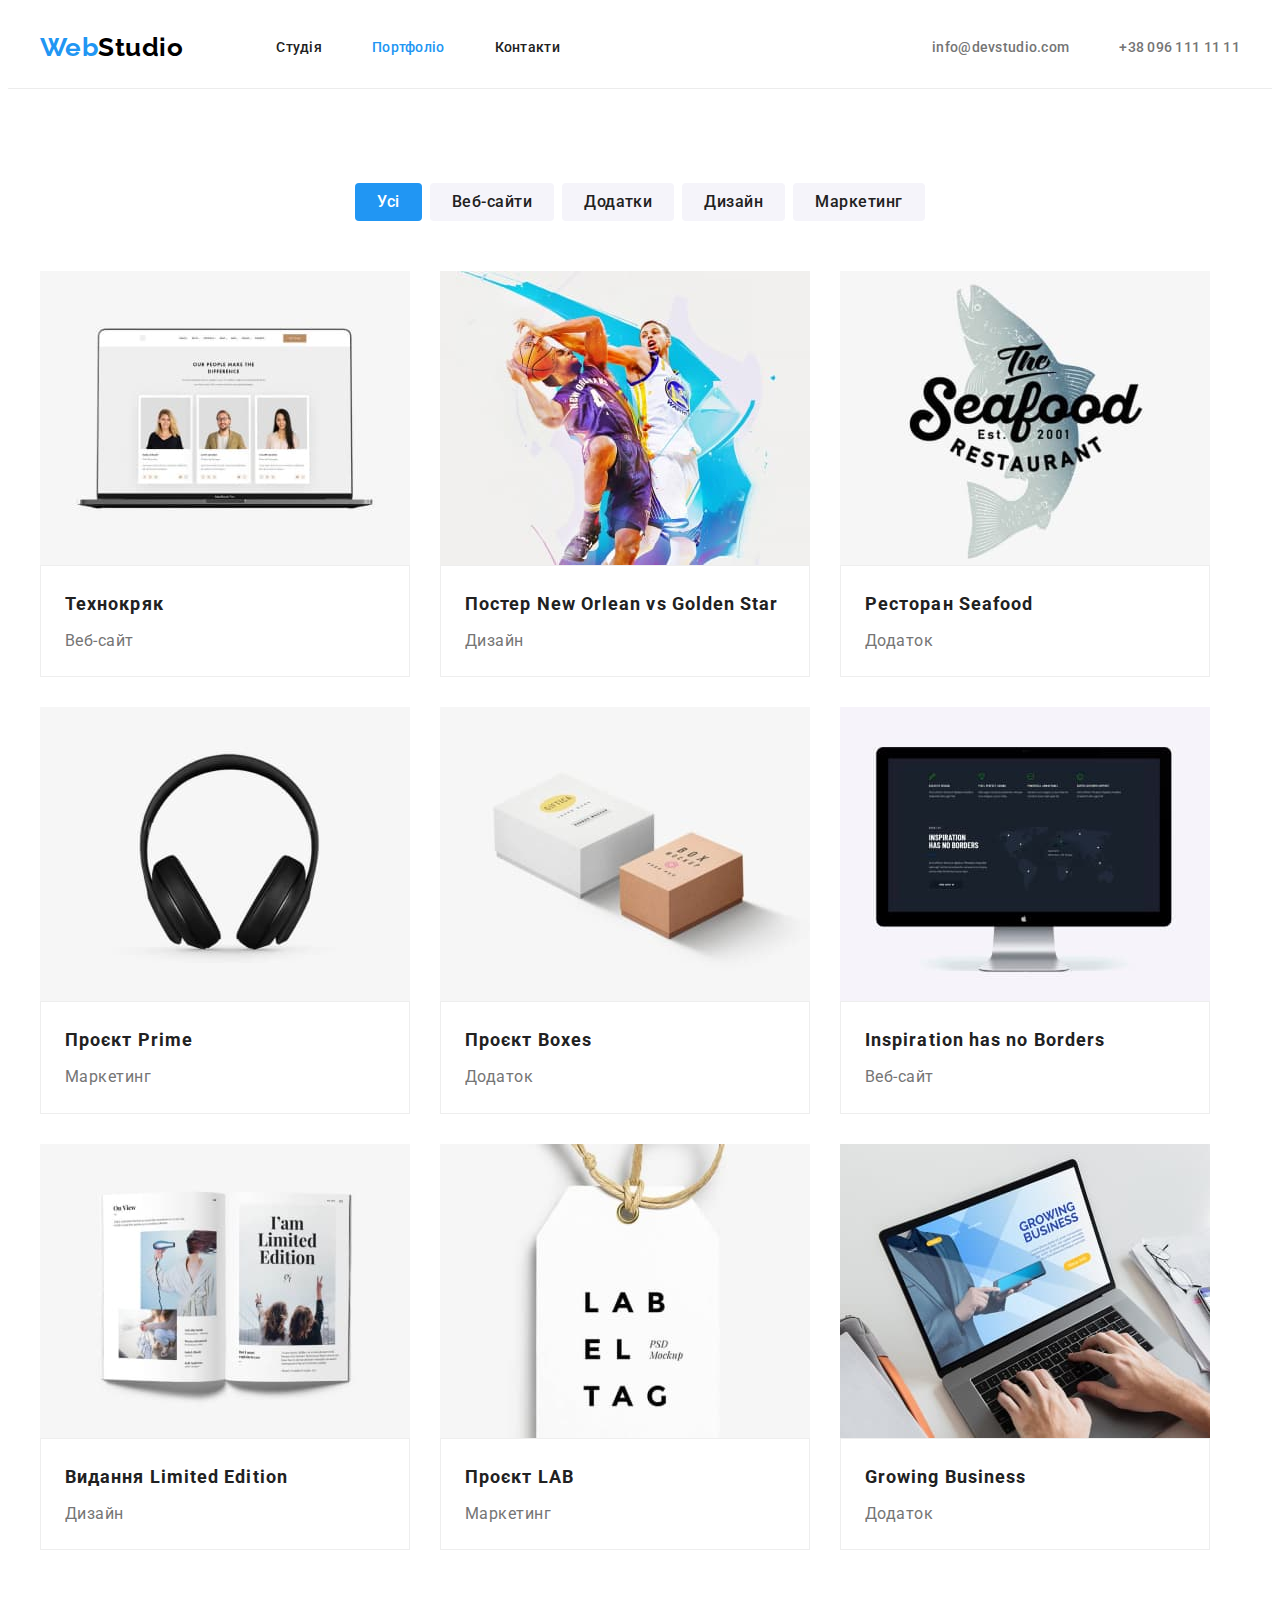
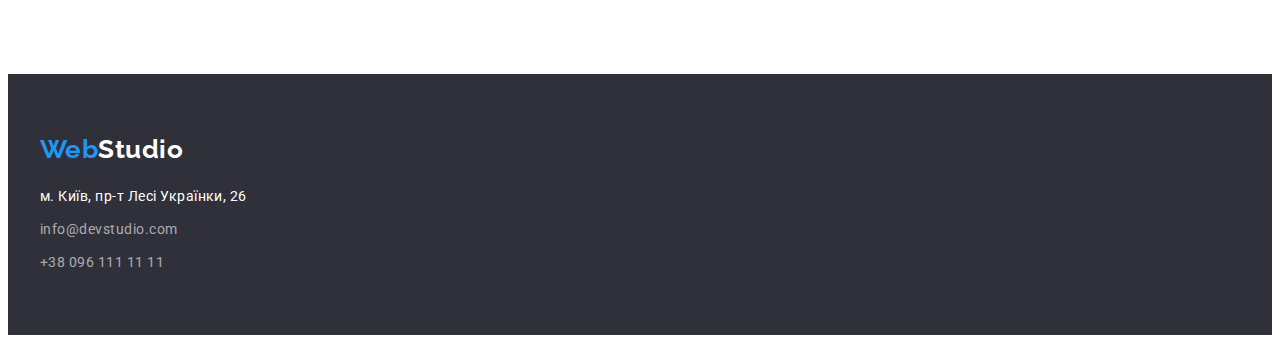
==== portfolio.html @ c12abd02 "Initial commit" ====
<!DOCTYPE html>
<html lang="uk">
  <head>
    <meta charset="UTF-8" />
    <meta http-equiv="X-UA-Compatible" content="IE=edge" />
    <meta name="viewport" content="width=device-width, initial-scale=1.0" />
    <title>WebStudio</title>
    <link
      href="https://fonts.googleapis.com/css2?family=Raleway:wght@700&family=Roboto:wght@400;500;700;900&display=swap"
      rel="stylesheet"
    />
    <link
      rel="stylesheet"
      href="https://cdnjs.cloudflare.com/ajax/libs/modern-normalize/1.1.0/modern-normalize.min.css"
      integrity="sha512-wpPYUAdjBVSE4KJnH1VR1HeZfpl1ub8YT/NKx4PuQ5NmX2tKuGu6U/JRp5y+Y8XG2tV+wKQpNHVUX03MfMFn9Q=="
      crossorigin="anonymous"
      referrerpolicy="no-referrer"
    />
    <link rel="stylesheet" href="css/styles.css" />
  </head>
  <body>
    <header class="header">
      <div class="container main-nav">
        <nav class="main-nav-logo">
          <a href="" class="logo link">
            <span class="logo-title">Web</span>Studio</a
          >
          <ul class="menu-nav">
            <li class="item"><a href="./index.html" class="link">Студія</a></li>
            <li class="item">
              <a href="./portfolio.html" class="link current">Портфоліо</a>
            </li>
            <li class="item"><a href="" class="link">Контакти</a></li>
          </ul>
        </nav>
        <ul class="nav">
          <li class="item">
            <a href="mailto:info@devstudio.com" class="nav-link link"
              >info@devstudio.com</a
            >
          </li>
          <li class="item">
            <a href="tel:+380961111111" class="nav-link link"
              >+38 096 111 11 11</a
            >
          </li>
        </ul>
      </div>
    </header>

    <main>
      <section class="section">
        <div class="container">
          <h1 class="visually-hidden">Портфоліо</h1>
          <ul class="list-btn">
            <li class="item">
              <button type="button" class="btn primary">Усі</button>
            </li>
            <li class="item">
              <button type="button" class="btn">Веб-сайти</button>
            </li>
            <li class="item">
              <button type="button" class="btn">Додатки</button>
            </li>
            <li class="item">
              <button type="button" class="btn">Дизайн</button>
            </li>
            <li class="item">
              <button type="button" class="btn">Маркетинг</button>
            </li>
          </ul>
          <ul class="list">
            <li class="item">
              <img
                src="./images/im.jpg"
                alt="Комп'ютер"
                width="370"
                height="294"
              />
              <div class="card">
                <h2 class="caption">Технокряк</h2>
                <p class="txt">Веб-сайт</p>
              </div>
            </li>
            <li class="item">
              <img
                src="./images/imone.jpg"
                alt="Постер"
                width="370"
                height="294"
              />
              <div class="card">
                <h2 class="caption">Постер New Orlean vs Golden Star</h2>
                <p class="txt">Дизайн</p>
              </div>
            </li>
            <li class="item">
              <img
                src="./images/imtwo.jpg"
                alt="Ресторан"
                width="370"
                height="294"
              />
              <div class="card">
                <h2 class="caption">Ресторан Seafood</h2>
                <p class="txt">Додаток</p>
              </div>
            </li>
            <li class="item">
              <img
                src="./images/imthree.jpg"
                alt="Навушники"
                width="370"
                height="294"
              />
              <div class="card">
                <h2 class="caption">Проєкт Prime</h2>
                <p class="txt">Маркетинг</p>
              </div>
            </li>
            <li class="item">
              <img
                src="./images/imfour.jpg"
                alt="Коробки"
                width="370"
                height="294"
              />
              <div class="card">
                <h2 class="caption">Проєкт Boxes</h2>
                <p class="txt">Додаток</p>
              </div>
            </li>
            <li class="item">
              <img
                src="./images/imfive.jpg"
                alt="Монітор"
                width="370"
                height="294"
              />
              <div class="card">
                <h2 class="caption">Inspiration has no Borders</h2>
                <p class="txt">Веб-сайт</p>
              </div>
            </li>
            <li class="item">
              <img
                src="./images/imsix.jpg"
                alt="Книга"
                width="370"
                height="294"
              />
              <div class="card">
                <h2 class="caption">Видання Limited Edition</h2>
                <p class="txt">Дизайн</p>
              </div>
            </li>
            <li class="item">
              <img
                src="./images/imseven.jpg"
                alt="Ярлик"
                width="370"
                height="294"
              />
              <div class="card">
                <h2 class="caption">Проєкт LAB</h2>
                <p class="txt">Маркетинг</p>
              </div>
            </li>
            <li class="item">
              <img
                src="./images/imeight.jpg"
                alt="Ноутбук"
                width="370"
                height="294"
              />
              <div class="card">
                <h2 class="caption">Growing Business</h2>
                <p class="txt">Додаток</p>
              </div>
            </li>
          </ul>
        </div>
      </section>
    </main>

    <footer class="footer">
      <div class="container footer-div">
        <a href="" class="logo-footer link"
          ><span class="logo-title">Web</span>Studio</a
        >
        <ul class="footer-nav">
          <li class="item">
            <p class="footer-text">м. Київ, пр-т Лесі Українки, 26</p>
          </li>
          <li class="item">
            <a href="mailto:info@devstudio.com" class="footer-nav-link link"
              >info@devstudio.com</a
            >
          </li>
          <li class="item">
            <a href="tel:+380961111111" class="footer-nav-link link"
              >+38 096 111 11 11</a
            >
          </li>
        </ul>
      </div>
    </footer>
  </body>
</html>
---- css/styles.css ----
:root {
  --primary-text-color: #212121;
  --text-color: #757575;
  --accent-color: #2196f3;
  --footer-color: rgba(255, 255, 255, 0.6);
  --white-color: #ffffff;
  --black-color: #000000;
}

body {
  color: var(--primary-text-color);
  background-color: var(--white-color);
  font-family: Roboto, sans-serif;
  letter-spacing: 0.03em;
}

ul {
  list-style: none;
  margin: 0;
  padding: 0;
}

.link {
  text-decoration: none;
}

h1,
h2,
h3,
p {
  margin: 0;
}

.section {
  padding-top: 94px;
  padding-bottom: 94px;
}

.container {
  width: 1200px;
  padding-right: 15px;
  padding-left: 15px;
  margin-left: auto;
  margin-right: auto;
}

/* колір основного тексту #212121 */
/* вториний колір тексту #757575; */
/* білий #FFFFFF */
/* лого чорний #000000 */
/* акцент #2196F3 */
/* адрес rgba(255, 255, 255, 0.6); */
/* колір фону: шапка #FFFFFF; герой, підвал #2F303A; особливості #F5F5F5; команда #F5F4FA; */

/* логотип */

.logo {
  color: var(--black-color);
  font-family: Raleway, sans-serif;
  font-weight: 700;
  font-size: 26px;
  line-height: 1.2;
}

.logo-title {
  color: var(--accent-color);
}

/* nav */

.main-nav {
  display: flex;
  align-items: center;
}

.main-nav-logo {
  display: flex;
  align-items: center;
}

.menu-nav {
  display: flex;
  margin-left: 93px;
}

.menu-nav .item:not(:last-child) {
  margin-right: 50px;
}

.menu-nav .link {
  display: block;
  padding-top: 32px;
  padding-bottom: 32px;

  color: var(--primary-text-color);
  font-weight: 500;
  font-size: 14px;
  line-height: 1.14;
  letter-spacing: 0.02em;
}

.menu-nav .link:hover,
.menu-nav .link:focus {
  color: var(--accent-color);
}

.menu-nav .link.current {
  color: var(--accent-color);
}

.nav {
  display: flex;
  margin-left: auto;
}

.nav .item + .item {
  margin-left: 50px;
}

.nav .nav-link {
  display: block;
  padding-top: 32px;
  padding-bottom: 32px;
  color: var(--text-color);
  font-weight: 500;
  font-size: 14px;
  line-height: 1.14;
  letter-spacing: 0.02em;
}

.nav .nav-link:hover,
.nav .nav-link:focus {
  color: var(--accent-color);
}

.header {
  border-bottom: 1px solid #ececec;
}

/* герой */

.hero {
  background-color: #2f303a;
  border: 1px solid #000000;
  box-shadow: 0px 4px 4px rgba(0, 0, 0, 0.25);
  padding-top: 182px;
  padding-bottom: 218px;
}

.hero-caption {
  color: var(--white-color);
  font-weight: 900;
  font-size: 44px;
  line-height: 1.36;
  letter-spacing: 0.06em;
  text-transform: uppercase;
  margin-bottom: 30px;
  text-align: center;
}

/* кнопка */

.button {
  color: var(--white-color);
  background-color: var(--accent-color);
  font-family: inherit;
  font-weight: 700;
  font-size: 16px;
  line-height: 1.8;
  align-items: center;
  text-align: center;
  letter-spacing: 0.06em;
  cursor: pointer;
  box-shadow: 0px 4px 4px rgba(0, 0, 0, 0.15);
  border-radius: 4px;
  padding: 10px 32px;
  min-width: 216px;
  min-height: 50px;
  display: block;
  margin: auto;
  border: transparent;
}

.button:hover,
.button:focus {
  color: var(--white-color);
  background-color: #2f303a;
}

/* секції */

.section-title {
  font-weight: 700;
  font-size: 36px;
  line-height: 1.17;
  text-align: center;
  margin-bottom: 50px;
}

/* особливості */

.feature-list {
  display: flex;
}

.feature-list .item {
  width: 270px;
}

.feature-list .item + .item {
  margin-left: 30px;
}

.feature-list .title {
  font-weight: 700;
  font-size: 14px;
  line-height: 1.14;
  text-transform: uppercase;
  margin-bottom: 10px;
}

.feature-list .text {
  color: var(--text-color);
  font-size: 14px;
  line-height: 1.7;
}

/* чим займаємося */

.section-img {
  padding-top: 0;
}

.container .list-img {
  display: flex;
  flex-wrap: wrap;
}

.list-img .item-img {
  width: 370px;
  margin-right: 30px;
  margin-bottom: 0;
}

.list-img .item-img:nth-child(3n) {
  margin-right: 0;
}

/* наша команда */

.our-team {
  background-color: #f5f4fa;
}

.items {
  display: flex;
}

.items .item {
  width: 270px;
}

.items .item:not(:last-child) {
  margin-right: 30px;
}

.items .title-item {
  font-weight: 500;
  font-size: 16px;
  line-height: 1.2;
  text-align: center;
}

.items .text-item {
  font-size: 16px;
  line-height: 19px;
  text-align: center;
  color: var(--text-color);
}

.team {
  background: #ffffff;
  box-shadow: 0px 1px 3px rgba(0, 0, 0, 0.12), 0px 1px 1px rgba(0, 0, 0, 0.14),
    0px 2px 1px rgba(0, 0, 0, 0.2);
  border-radius: 0px 0px 4px 4px;
  padding-top: 30px;
  padding-bottom: 30px;
}

.team .title-item {
  margin-bottom: 10px;
}

/* портфоліо */

.container .list {
  display: flex;
  flex-wrap: wrap;
}

.list .item {
  width: 370px;
  margin-right: 30px;
  margin-bottom: 30px;
}

.list .item:nth-child(3n) {
  margin-right: 0;
}

.list .caption {
  font-weight: 700;
  font-size: 18px;
  line-height: 2;
  letter-spacing: 0.06em;
}

.list .txt {
  font-size: 16px;
  line-height: 1.9;
  color: var(--text-color);
}

.card {
  background: #ffffff;
  border: 1px solid #eeeeee;
  padding-top: 20px;
  padding-right: 24px;
  padding-bottom: 20px;
  padding-left: 24px;
}

.caption {
  margin-bottom: 4px;
}

.list-btn {
  display: flex;
  text-align: center;
  justify-content: center;
  margin: auto;
  margin-bottom: 50px;
}

.btn {
  color: var(--primary-text-color);
  background: #f5f4fa;
  font-family: inherit;
  font-weight: 500;
  font-size: 16px;
  line-height: 1.6;
  text-align: center;
  letter-spacing: 0.03em;
  cursor: pointer;
  border-radius: 4px;
  min-height: 38px;
  border: transparent;
  padding: 6px 22px;
}

.list-btn .item:not(:last-child) {
  margin-right: 8px;
}

.btn.primary {
  color: var(--white-color);
  background-color: var(--accent-color);
}

.btn:hover,
.btn:focus {
  color: var(--white-color);
  background-color: var(--accent-color);
}

/* підвал */

.footer {
  background-color: #2f303a;
  padding-top: 60px;
  padding-bottom: 60px;
}

.logo-footer {
  color: var(--white-color);
  font-family: Raleway, sans-serif;
  font-weight: 700;
  font-size: 26px;
  line-height: 1.2;
  margin-top: 60px;
}

.footer-nav {
  font-size: 14px;
  line-height: 1.7;
  margin-top: 20px;
}

.footer-nav .footer-nav-link {
  color: var(--footer-color);
}

.footer-nav .footer-nav-link:hover,
.footer-nav .footer-nav-link:focus {
  color: var(--accent-color);
}

.footer-text {
  color: var(--white-color);
}

.footer-nav .item:not(:last-child) {
  margin-bottom: 9px;
}

/* прихований заголовок */

.visually-hidden {
  position: absolute;
  white-space: nowrap;
  width: 1px;
  height: 1px;
  overflow: hidden;
  border: 0;
  padding: 0;
  clip: rect(0 0 0 0);
  clip-path: inset(50%);
  margin: -1px;
}

/* img */

img {
  display: block;
  max-width: 100%;
  height: auto;
}
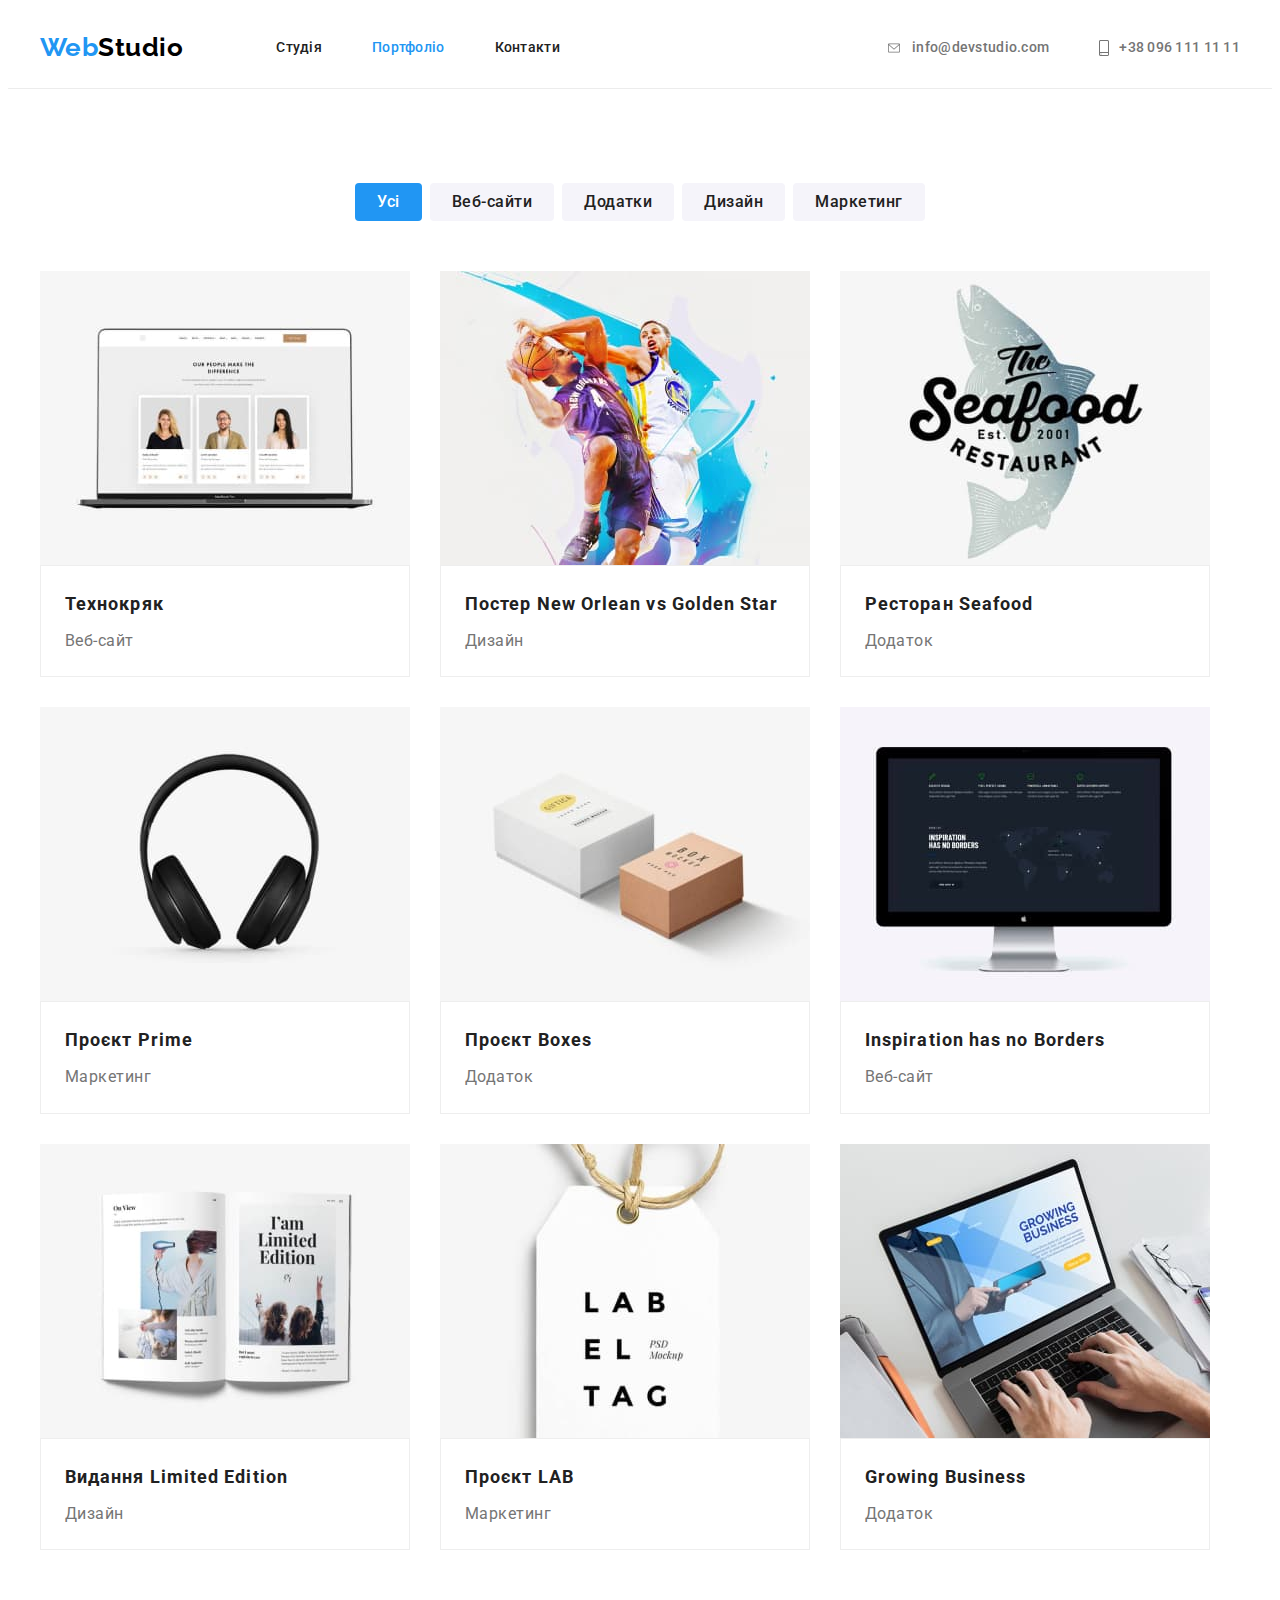
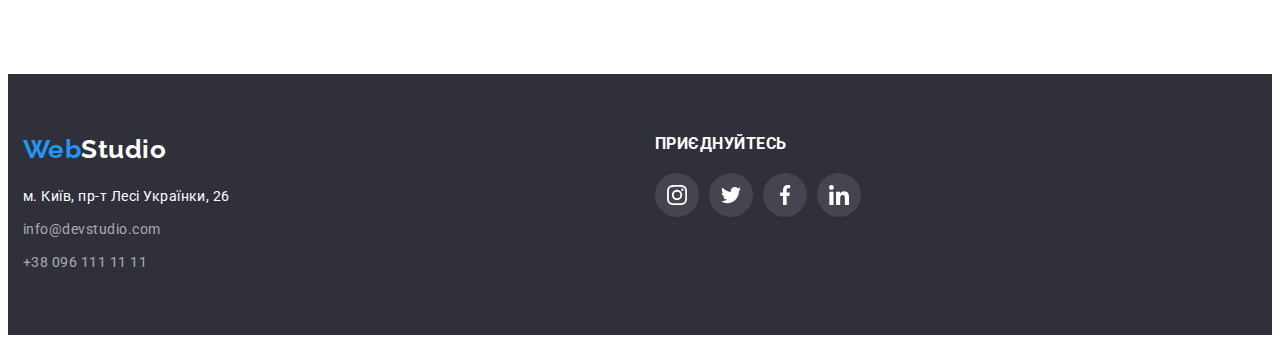
==== commit 0b76d19c: "Finish css html" ====
--- a/portfolio.html
+++ b/portfolio.html
@@ -35,13 +35,19 @@
         </nav>
         <ul class="nav">
           <li class="item">
-            <a href="mailto:info@devstudio.com" class="nav-link link"
-              >info@devstudio.com</a
+            <a href="mailto:info@devstudio.com" class="nav-link link">
+              <svg class="icon-nav" width="16" height="12">
+                <use href="./images/icons.svg#icon-envelope"></use>
+              </svg>
+              info@devstudio.com</a
             >
           </li>
           <li class="item">
-            <a href="tel:+380961111111" class="nav-link link"
-              >+38 096 111 11 11</a
+            <a href="tel:+380961111111" class="nav-link link">
+              <svg class="icon-nav" width="10" height="16">
+                <use href="./images/icons.svg#icon-smartphone"></use>
+              </svg>
+              +38 096 111 11 11</a
             >
           </li>
         </ul>
@@ -71,112 +77,130 @@
           </ul>
           <ul class="list">
             <li class="item">
-              <img
-                src="./images/im.jpg"
-                alt="Комп'ютер"
-                width="370"
-                height="294"
-              />
-              <div class="card">
-                <h2 class="caption">Технокряк</h2>
-                <p class="txt">Веб-сайт</p>
-              </div>
-            </li>
-            <li class="item">
-              <img
-                src="./images/imone.jpg"
-                alt="Постер"
-                width="370"
-                height="294"
-              />
-              <div class="card">
-                <h2 class="caption">Постер New Orlean vs Golden Star</h2>
-                <p class="txt">Дизайн</p>
-              </div>
-            </li>
-            <li class="item">
-              <img
-                src="./images/imtwo.jpg"
-                alt="Ресторан"
-                width="370"
-                height="294"
-              />
-              <div class="card">
-                <h2 class="caption">Ресторан Seafood</h2>
-                <p class="txt">Додаток</p>
-              </div>
-            </li>
-            <li class="item">
-              <img
-                src="./images/imthree.jpg"
-                alt="Навушники"
-                width="370"
-                height="294"
-              />
-              <div class="card">
-                <h2 class="caption">Проєкт Prime</h2>
-                <p class="txt">Маркетинг</p>
-              </div>
-            </li>
-            <li class="item">
-              <img
-                src="./images/imfour.jpg"
-                alt="Коробки"
-                width="370"
-                height="294"
-              />
-              <div class="card">
-                <h2 class="caption">Проєкт Boxes</h2>
-                <p class="txt">Додаток</p>
-              </div>
-            </li>
-            <li class="item">
-              <img
-                src="./images/imfive.jpg"
-                alt="Монітор"
-                width="370"
-                height="294"
-              />
-              <div class="card">
-                <h2 class="caption">Inspiration has no Borders</h2>
-                <p class="txt">Веб-сайт</p>
-              </div>
-            </li>
-            <li class="item">
-              <img
-                src="./images/imsix.jpg"
-                alt="Книга"
-                width="370"
-                height="294"
-              />
-              <div class="card">
-                <h2 class="caption">Видання Limited Edition</h2>
-                <p class="txt">Дизайн</p>
-              </div>
-            </li>
-            <li class="item">
-              <img
-                src="./images/imseven.jpg"
-                alt="Ярлик"
-                width="370"
-                height="294"
-              />
-              <div class="card">
-                <h2 class="caption">Проєкт LAB</h2>
-                <p class="txt">Маркетинг</p>
-              </div>
-            </li>
-            <li class="item">
-              <img
-                src="./images/imeight.jpg"
-                alt="Ноутбук"
-                width="370"
-                height="294"
-              />
-              <div class="card">
-                <h2 class="caption">Growing Business</h2>
-                <p class="txt">Додаток</p>
-              </div>
+              <a class="portfolio-link link" href="">
+                <img
+                  src="./images/im.jpg"
+                  alt="Комп'ютер"
+                  width="370"
+                  height="294"
+                />
+                <div class="card">
+                  <h2 class="caption">Технокряк</h2>
+                  <p class="txt">Веб-сайт</p>
+                </div>
+              </a>
+            </li>
+            <li class="item">
+              <a class="portfolio-link link" href="">
+                <img
+                  src="./images/imone.jpg"
+                  alt="Постер"
+                  width="370"
+                  height="294"
+                />
+                <div class="card">
+                  <h2 class="caption">Постер New Orlean vs Golden Star</h2>
+                  <p class="txt">Дизайн</p>
+                </div>
+              </a>
+            </li>
+            <li class="item">
+              <a class="portfolio-link link" href="">
+                <img
+                  src="./images/imtwo.jpg"
+                  alt="Ресторан"
+                  width="370"
+                  height="294"
+                />
+                <div class="card">
+                  <h2 class="caption">Ресторан Seafood</h2>
+                  <p class="txt">Додаток</p>
+                </div>
+              </a>
+            </li>
+            <li class="item">
+              <a class="portfolio-link link" href="">
+                <img
+                  src="./images/imthree.jpg"
+                  alt="Навушники"
+                  width="370"
+                  height="294"
+                />
+                <div class="card">
+                  <h2 class="caption">Проєкт Prime</h2>
+                  <p class="txt">Маркетинг</p>
+                </div>
+              </a>
+            </li>
+            <li class="item">
+              <a class="portfolio-link link" href="">
+                <img
+                  src="./images/imfour.jpg"
+                  alt="Коробки"
+                  width="370"
+                  height="294"
+                />
+                <div class="card">
+                  <h2 class="caption">Проєкт Boxes</h2>
+                  <p class="txt">Додаток</p>
+                </div>
+              </a>
+            </li>
+            <li class="item">
+              <a class="portfolio-link link" href="">
+                <img
+                  src="./images/imfive.jpg"
+                  alt="Монітор"
+                  width="370"
+                  height="294"
+                />
+                <div class="card">
+                  <h2 class="caption">Inspiration has no Borders</h2>
+                  <p class="txt">Веб-сайт</p>
+                </div>
+              </a>
+            </li>
+            <li class="item">
+              <a class="portfolio-link link" href="">
+                <img
+                  src="./images/imsix.jpg"
+                  alt="Книга"
+                  width="370"
+                  height="294"
+                />
+                <div class="card">
+                  <h2 class="caption">Видання Limited Edition</h2>
+                  <p class="txt">Дизайн</p>
+                </div>
+              </a>
+            </li>
+            <li class="item">
+              <a class="portfolio-link link" href="">
+                <img
+                  src="./images/imseven.jpg"
+                  alt="Ярлик"
+                  width="370"
+                  height="294"
+                />
+                <div class="card">
+                  <h2 class="caption">Проєкт LAB</h2>
+                  <p class="txt">Маркетинг</p>
+                </div>
+              </a>
+            </li>
+            <li class="item">
+              <a class="portfolio-link link" href="">
+                <img
+                  src="./images/imeight.jpg"
+                  alt="Ноутбук"
+                  width="370"
+                  height="294"
+                />
+                <div class="card">
+                  <h2 class="caption">Growing Business</h2>
+                  <p class="txt">Додаток</p>
+                </div>
+              </a>
             </li>
           </ul>
         </div>
@@ -184,25 +208,85 @@
     </main>
 
     <footer class="footer">
-      <div class="container footer-div">
-        <a href="" class="logo-footer link"
-          ><span class="logo-title">Web</span>Studio</a
-        >
-        <ul class="footer-nav">
-          <li class="item">
-            <p class="footer-text">м. Київ, пр-т Лесі Українки, 26</p>
-          </li>
-          <li class="item">
-            <a href="mailto:info@devstudio.com" class="footer-nav-link link"
-              >info@devstudio.com</a
-            >
-          </li>
-          <li class="item">
-            <a href="tel:+380961111111" class="footer-nav-link link"
-              >+38 096 111 11 11</a
-            >
-          </li>
-        </ul>
+      <div class="footer-div">
+        <div class="container div-footer">
+          <a href="" class="logo-footer link"
+            ><span class="logo-title">Web</span>Studio</a
+          >
+          <ul class="footer-nav">
+            <li class="item">
+              <p class="footer-text">м. Київ, пр-т Лесі Українки, 26</p>
+            </li>
+            <li class="item">
+              <a href="mailto:info@devstudio.com" class="footer-nav-link link"
+                >info@devstudio.com</a
+              >
+            </li>
+            <li class="item">
+              <a href="tel:+380961111111" class="footer-nav-link link"
+                >+38 096 111 11 11</a
+              >
+            </li>
+          </ul>
+        </div>
+
+        <div class="container div-social">
+          <b class="footer-text">ПРИЄДНУЙТЕСЬ</b>
+          <ul class="social-footer">
+            <li class="social-item-footer">
+              <a
+                class="social-link-footer link"
+                href=""
+                target="_blank"
+                rel="noopener noreferrer"
+                aria-label="іконка instagram"
+              >
+                <svg class="social-icon-footer" width="20" height="20">
+                  <use href="./images/icons.svg#icon-instagramf"></use>
+                </svg>
+              </a>
+            </li>
+            <li class="social-item-footer">
+              <a
+                class="social-link-footer link"
+                href=""
+                target="_blank"
+                rel="noopener noreferrer"
+                aria-label="іконка twitter"
+              >
+                <svg class="social-icon-footer" width="20" height="20">
+                  <use href="./images/icons.svg#icon-twitterf"></use>
+                </svg>
+              </a>
+            </li>
+            <li class="social-item-footer">
+              <a
+                class="social-link-footer link"
+                href=""
+                target="_blank"
+                rel="noopener noreferrer"
+                aria-label="іконка facebook"
+              >
+                <svg class="social-icon-footer" width="20" height="20">
+                  <use href="./images/icons.svg#icon-facebookf"></use>
+                </svg>
+              </a>
+            </li>
+            <li class="social-item-footer">
+              <a
+                class="social-link-footer link"
+                href=""
+                target="_blank"
+                rel="noopener noreferrer"
+                aria-label="іконка linkedin"
+              >
+                <svg class="social-icon-footer" width="20" height="20">
+                  <use href="./images/icons.svg#icon-linkedinf"></use>
+                </svg>
+              </a>
+            </li>
+          </ul>
+        </div>
       </div>
     </footer>
   </body>
--- a/css/styles.css
+++ b/css/styles.css
@@ -121,16 +121,27 @@
   display: block;
   padding-top: 32px;
   padding-bottom: 32px;
-  color: var(--text-color);
   font-weight: 500;
   font-size: 14px;
   line-height: 1.14;
   letter-spacing: 0.02em;
 }
 
-.nav .nav-link:hover,
-.nav .nav-link:focus {
+.item .nav-link {
+  display: flex;
+  justify-content: center;
+  align-items: center;
+  gap: 10px;
+  color: var(--text-color);
+}
+
+.nav-link:hover,
+.nav-link:focus {
   color: var(--accent-color);
+}
+
+.icon-nav {
+  fill: currentColor;
 }
 
 .header {
@@ -141,10 +152,21 @@
 
 .hero {
   background-color: #2f303a;
-  border: 1px solid #000000;
-  box-shadow: 0px 4px 4px rgba(0, 0, 0, 0.25);
   padding-top: 182px;
   padding-bottom: 218px;
+  max-width: 1600px;
+  margin: auto;
+  background-image: linear-gradient(
+      rgba(47, 48, 58, 0.4),
+      rgba(47, 48, 58, 0.4)
+    ),
+    url(../images/hero.jpg);
+
+  background-repeat: no-repeat;
+  background-size: cover;
+  background-position: center;
+  box-shadow: 0px 4px 4px rgba(0, 0, 0, 0.25);
+  border: 1px solid #000000;
 }
 
 .hero-caption {
@@ -184,7 +206,7 @@
 .button:hover,
 .button:focus {
   color: var(--white-color);
-  background-color: #2f303a;
+  background-color: #188ce8;
 }
 
 /* секції */
@@ -225,6 +247,16 @@
   line-height: 1.7;
 }
 
+.div-icon {
+  display: flex;
+  background-color: #f5f4fa;
+  border-radius: 4px;
+  justify-content: center;
+  align-items: center;
+  height: 120px;
+  margin-bottom: 30px;
+}
+
 /* чим займаємося */
 
 .section-img {
@@ -258,6 +290,8 @@
 
 .items .item {
   width: 270px;
+  box-shadow: 0px 1px 3px rgba(0, 0, 0, 0.12), 0px 1px 1px rgba(0, 0, 0, 0.14),
+    0px 2px 1px rgba(0, 0, 0, 0.2);
 }
 
 .items .item:not(:last-child) {
@@ -280,18 +314,88 @@
 
 .team {
   background: #ffffff;
-  box-shadow: 0px 1px 3px rgba(0, 0, 0, 0.12), 0px 1px 1px rgba(0, 0, 0, 0.14),
-    0px 2px 1px rgba(0, 0, 0, 0.2);
   border-radius: 0px 0px 4px 4px;
   padding-top: 30px;
   padding-bottom: 30px;
 }
 
+
 .team .title-item {
   margin-bottom: 10px;
 }
 
+.social {
+  justify-content: center;
+  align-items: center;
+  gap: 10px;
+  margin-top: 16px;
+}
+
+.social-link {
+  display: flex;
+  justify-content: center;
+  align-items: center;
+  width: 44px;
+  height: 44px;
+  border-radius: 50%;
+  color: #afb1b8;
+  background-color: #ffffff;
+  outline: none;
+}
+
+.social-icon {
+  fill: currentColor;
+}
+
+.social-link:hover,
+.social-link:focus {
+  color: #ffffff;
+  background-color: #2196f3;
+}
+
+/* Постійні клієнти */
+
+.logo-client {
+  display: flex;
+  justify-content: center;
+  align-items: center;
+  gap: 30px;
+}
+
+.logo-link {
+  display: flex;
+  justify-content: center;
+  align-items: center;
+  width: 170px;
+  height: 92px;
+  border: 1px solid #afb1b8;
+  border-radius: 4px;
+  color: #afb1b8;
+  outline: none;
+}
+
+.logo-link:hover,
+.logo-link:focus {
+  border-color: var(--accent-color);
+  color: #2196f3;
+}
+
+.logo-icon {
+  fill: currentColor;
+}
+
 /* портфоліо */
+
+.portfolio-link {
+  display: block;
+  outline: none;
+}
+
+.portfolio-link:hover,
+.portfolio-link:focus {
+  box-shadow: 0px 1px 1px rgba(0, 0, 0, 0.12), 0px 4px 4px rgba(0, 0, 0, 0.06),
+    1px 4px 6px rgba(0, 0, 0, 0.16);
+}
 
 .container .list {
   display: flex;
@@ -313,6 +417,7 @@
   font-size: 18px;
   line-height: 2;
   letter-spacing: 0.06em;
+  color: var(--primary-text-color);
 }
 
 .list .txt {
@@ -356,6 +461,7 @@
   min-height: 38px;
   border: transparent;
   padding: 6px 22px;
+  outline: none;
 }
 
 .list-btn .item:not(:last-child) {
@@ -379,6 +485,10 @@
   background-color: #2f303a;
   padding-top: 60px;
   padding-bottom: 60px;
+}
+
+.footer-div {
+  display: flex;
 }
 
 .logo-footer {
@@ -411,6 +521,31 @@
 
 .footer-nav .item:not(:last-child) {
   margin-bottom: 9px;
+}
+
+
+.social-footer {
+  display: flex;
+  margin-top: 20px;
+  gap: 10px;
+}
+
+
+.social-link-footer {
+  display: flex;
+  justify-content: center;
+  align-items: center;
+  width: 44px;
+  height: 44px;
+  border-radius: 50%;
+  background-color: rgba(255, 255, 255, 0.1);
+  color: var(--white-color);
+  outline: none;
+}
+
+.social-link-footer:hover,
+.social-link-footer:focus {
+  background-color: var(--accent-color);
 }
 
 /* прихований заголовок */
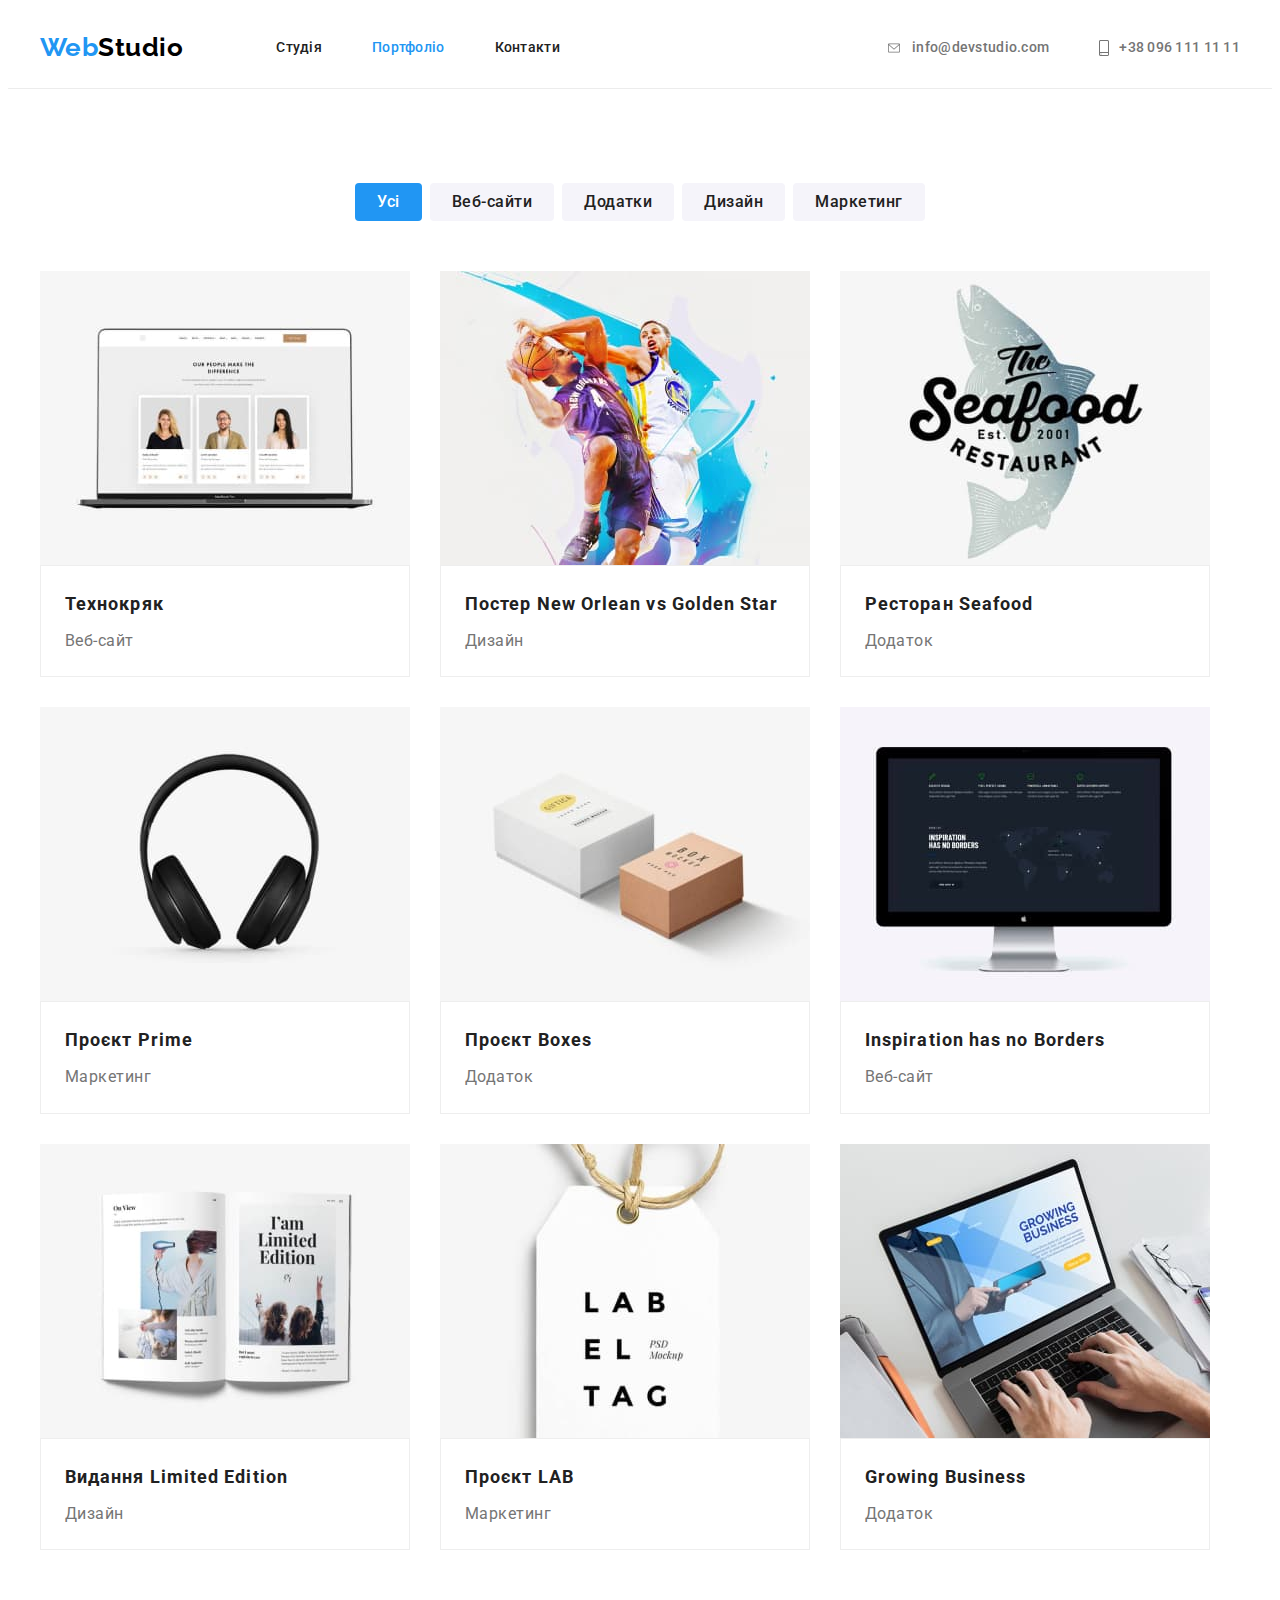
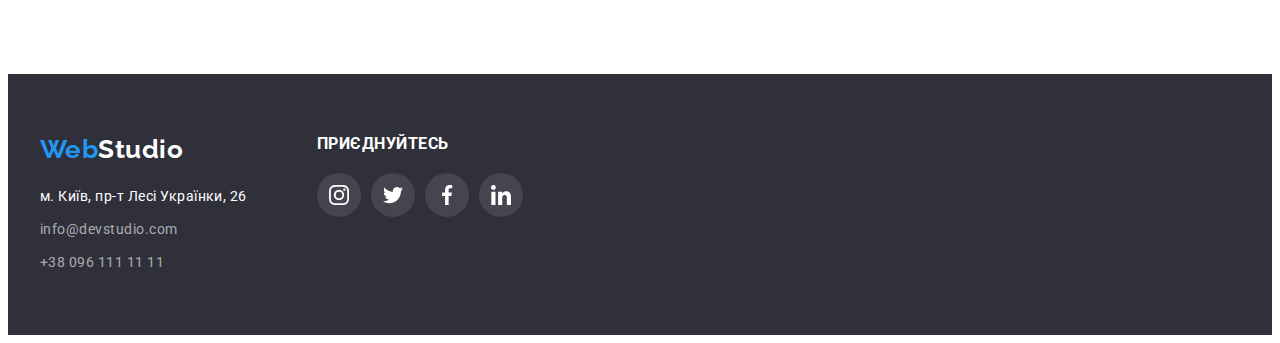
==== commit e02a30c1: "Finish css" ====
--- a/portfolio.html
+++ b/portfolio.html
@@ -208,8 +208,8 @@
     </main>
 
     <footer class="footer">
-      <div class="footer-div">
-        <div class="container div-footer">
+      <div class="container footer-div">
+        <div class="div-footer">
           <a href="" class="logo-footer link"
             ><span class="logo-title">Web</span>Studio</a
           >
@@ -230,7 +230,7 @@
           </ul>
         </div>
 
-        <div class="container div-social">
+        <div class="div-social">
           <b class="footer-text">ПРИЄДНУЙТЕСЬ</b>
           <ul class="social-footer">
             <li class="social-item-footer">
--- a/css/styles.css
+++ b/css/styles.css
@@ -319,7 +319,6 @@
   padding-bottom: 30px;
 }
 
-
 .team .title-item {
   margin-bottom: 10px;
 }
@@ -523,13 +522,15 @@
   margin-bottom: 9px;
 }
 
+.div-footer {
+  margin-right: 70px;
+}
 
 .social-footer {
   display: flex;
   margin-top: 20px;
   gap: 10px;
 }
-
 
 .social-link-footer {
   display: flex;
